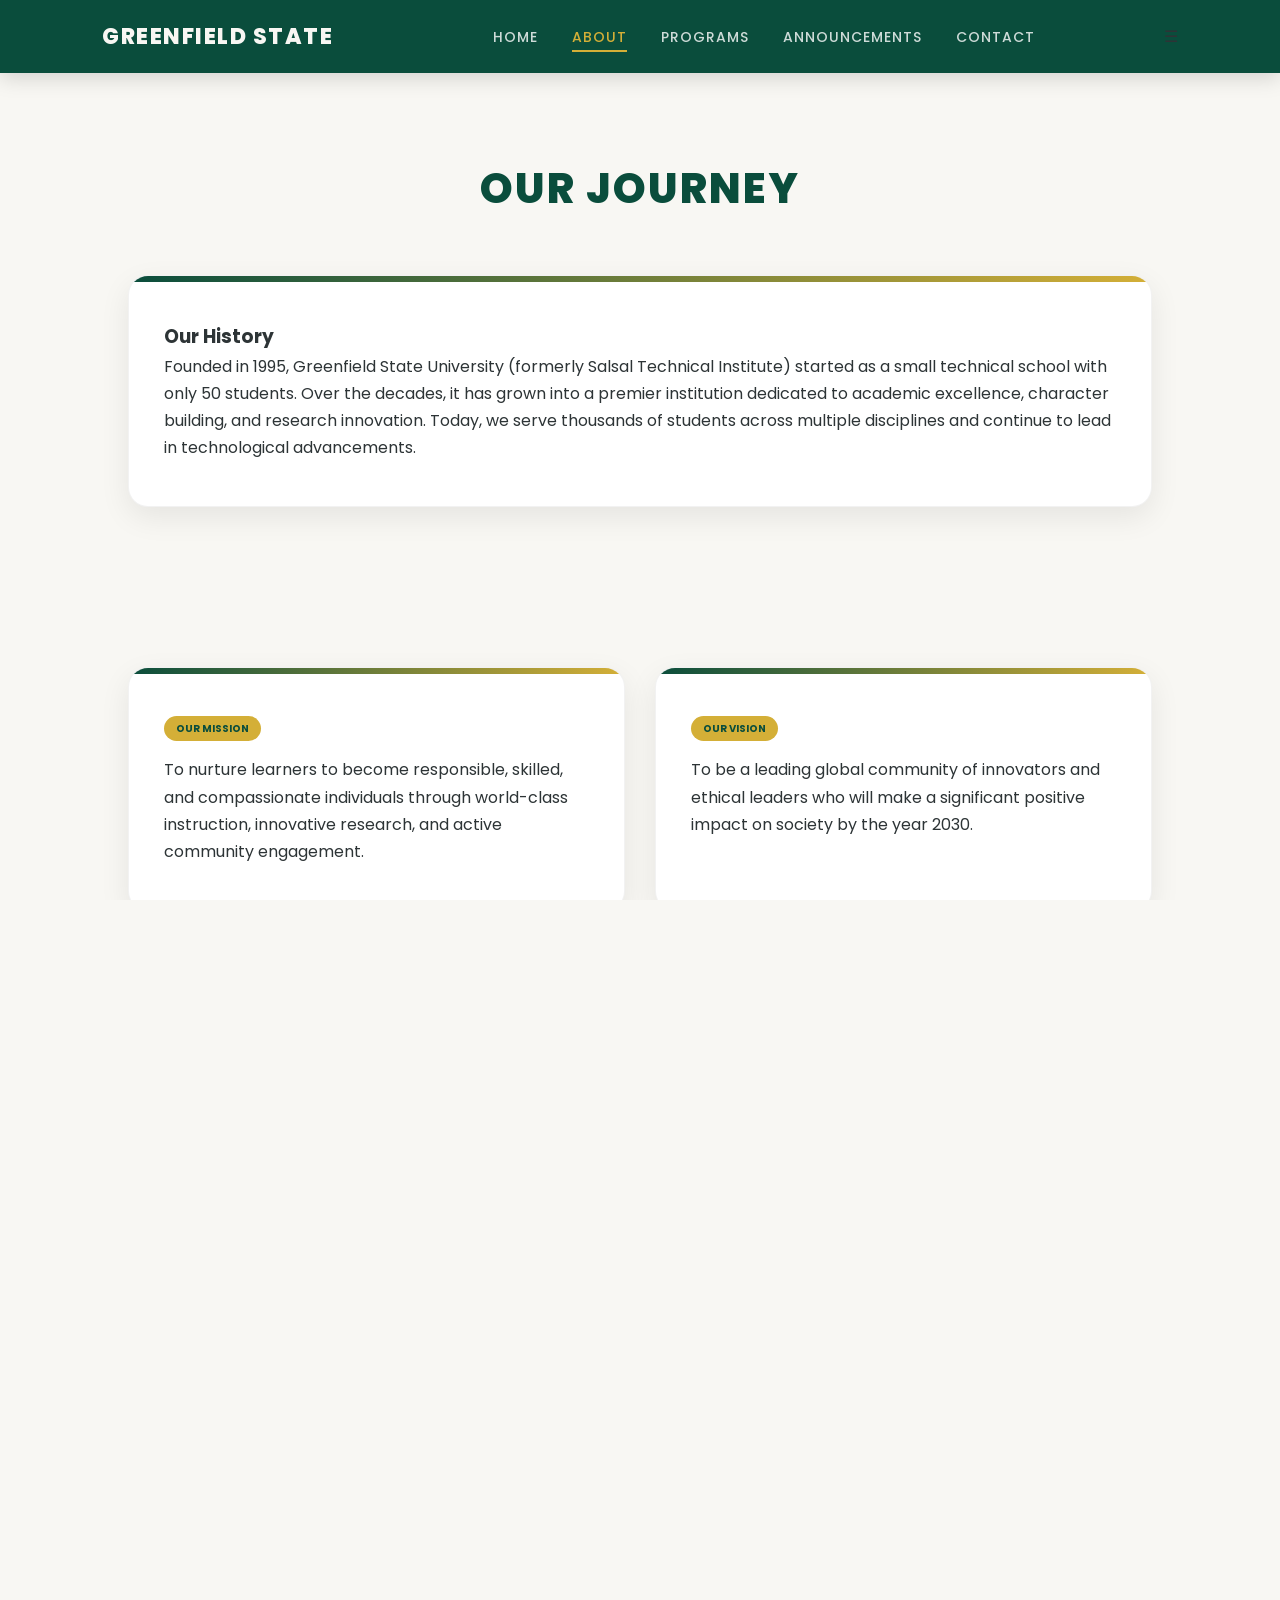
==== about.html @ 03f5805e "Add files via upload" ====
<!DOCTYPE html>
<html lang="en">
<head>
    <meta charset="UTF-8">
    <meta name="viewport" content="width=device-width, initial-scale=1.0">
    <title>About Us | Greenfield State University</title>
    <link rel="stylesheet" href="style.css">
</head>
<body>
    <header>
      <div class="logo">Greenfield State</div>
      <nav id="navMenu">
        <a href="index.html" class="nav-link">Home</a> 
        <a href="about.html" class="nav-link active-link">About</a>
        <a href="programs.html" class="nav-link">Programs</a>
        <a href="announcements.html" class="nav-link">Announcements</a> 
        <a href="contact.html" class="nav-link">Contact</a>
      </nav>
      <div class="menu-btn" onclick="toggleMenu()">☰</div>
    </header>

    <main>
        <section class="about-hero">
            <h2>Our Journey</h2>
            <div class="about-content">
                <div class="card">
                    <h3>Our History</h3>
                    <p>Founded in 1995, Greenfield State University (formerly Salsal Technical Institute) started as a small technical school with only 50 students. Over the decades, it has grown into a premier institution dedicated to academic excellence, character building, and research innovation. Today, we serve thousands of students across multiple disciplines and continue to lead in technological advancements.</p>
                </div>
            </div>
        </section>

        <section class="vision-mission">
            <div class="announcement-container">
                <div class="card">
                    <div class="program-badge">Our Mission</div>
                    <p>To nurture learners to become responsible, skilled, and compassionate individuals through world-class instruction, innovative research, and active community engagement.</p>
                </div>
                <div class="card">
                    <div class="program-badge">Our Vision</div>
                    <p>To be a leading global community of innovators and ethical leaders who will make a significant positive impact on society by the year 2030.</p>
                </div>
            </div>
        </section>

        <section class="core-values-section">
            <h2>The Greenfield Standard</h2>
            <div class="program-grid">
                <div class="program-card">
                    <h3>Core Values</h3>
                    <ul class="program-features">
                        <li><strong>Excellence:</strong> Maintaining the highest standards in education.</li>
                        <li><strong>Integrity:</strong> Honesty and transparency in all actions.</li>
                        <li><strong>Compassion:</strong> Deep concern for the community and environment.</li>
                        <li><strong>Innovation:</strong> Driving change through creativity and technology.</li>
                    </ul>
                </div>
                
                <div class="program-card">
                    <h3>Strategic Goals</h3>
                    <ul class="program-features">
                        <li>Modernization of campus laboratories and digital facilities.</li>
                        <li>Strengthening international academic partnerships.</li>
                        <li>Achieving 100% passing rate in professional board exams.</li>
                        <li>Implementing sustainable "Green Campus" initiatives.</li>
                    </ul>
                </div>
            </div>
        </section>

        <section class="leadership">
            <div class="contact-container">
                <div class="contact-info">
                    <h3>Message from the President</h3>
                    <p><em>"Education is the most powerful weapon which you can use to change the world. Here at Greenfield, we don't just teach—we transform lives and build the future of our nation."</em></p>
                    <br>
                    <p><strong>Dr. Juan Dela Cruz</strong><br>University President</p>
                </div>
            </div>
        </section>
    </main>

    <footer>
      <div class="footer-content">
        <p>&copy; 2026 Greenfield State University. All rights reserved.</p>
        <p>123 School Address St., City, Country</p>
      </div>
    </footer>

    <script src="script.js"></script>
</body>
</html>
---- style.css ----
/* =========================================
   1. CORE VARIABLES & RESET
   ========================================= */
@import url('https://fonts.googleapis.com/css2?family=Poppins:wght@300;400;500;600;700;800&display=swap');

:root {
  --primary: #0a4d3c;      /* Deep Emerald */
  --primary-light: #115740;
  --secondary: #d4af37;    /* Metallic Gold */
  --text-dark: #2d3436;
  --text-muted: #636e72;
  --bg-light: #f4f7f6;
  --white: #f8f7f3;        /* Premium Off-White */
  --shadow: 0 10px 30px rgba(0,0,0,0.08);
  --transition: all 0.3s cubic-bezier(0.4, 0, 0.2, 1);
}

* { 
  margin: 0;
  padding: 0;
  box-sizing: border-box;
}

html, body {
  height: 100%;
  scroll-behavior: smooth;
}

body {
  font-family: 'Poppins', sans-serif;
  background-color: var(--white);
  color: var(--text-dark);
  line-height: 1.7;
  display: flex;
  flex-direction: column;
}

/* =========================================
   2. NAVIGATION (Header & Logo)
   ========================================= */
header {
  background-color: var(--primary);
  padding: 18px 8%;
  display: flex;
  justify-content: space-between;
  align-items: center;
  position: sticky;
  top: 0;
  z-index: 1000;
  box-shadow: 0 5px 20px rgba(0,0,0,0.15);
}

.logo {
  color: var(--white);
  font-size: 22px;
  font-weight: 800;
  text-transform: uppercase;
  letter-spacing: 1.5px;
}

nav a.nav-link {
  color: rgba(255, 255, 255, 0.8);
  text-decoration: none;
  margin-left: 30px;
  font-weight: 500;
  font-size: 14px;
  text-transform: uppercase;
  letter-spacing: 1px;
  transition: var(--transition);
  position: relative;
}

nav a.nav-link::after {
  content: '';
  position: absolute;
  width: 0;
  height: 2px;
  bottom: -5px;
  left: 0;
  background-color: var(--secondary);
  transition: var(--transition);
}

nav a.nav-link:hover::after, 
nav a.active-link::after {
  width: 100%;
}

nav a.nav-link:hover, 
nav a.active-link {
  color: var(--secondary);
}

/* =========================================
   3. HERO & BUTTONS
   ========================================= */
.hero {
  min-height: 70vh;
  display: flex;
  justify-content: center;
  align-items: center;
  text-align: center;
  background: radial-gradient(circle at top right, rgba(10, 77, 60, 0.08), transparent),
              radial-gradient(circle at bottom left, rgba(212, 175, 55, 0.08), transparent);
  padding: 80px 20px;
}

.hero h1 {
  font-size: clamp(40px, 8vw, 75px);
  color: var(--primary);
  font-weight: 800;
  line-height: 1.1;
  margin-bottom: 25px;
  animation: fadeInUp 0.8s ease;
}

.hero p {
  font-size: clamp(18px, 2.5vw, 24px);
  color: var(--text-muted);
  max-width: 800px;
  margin: 0 auto 45px;
  animation: fadeInUp 1s ease;
}

.hero-actions {
  display: flex;
  gap: 20px;
  justify-content: center;
  margin-top: 30px;
  animation: fadeInUp 1.2s ease;
}

.btn-enroll, .btn-passers {
  padding: 16px 40px;
  font-size: 14px;
  font-weight: 700;
  text-transform: uppercase;
  letter-spacing: 1.5px;
  text-decoration: none;
  border-radius: 50px;
  transition: var(--transition);
  display: inline-block;
}

.btn-enroll {
  background-color: var(--secondary);
  color: var(--primary);
  border: 2px solid var(--secondary);
  box-shadow: 0 10px 20px rgba(212, 175, 55, 0.2);
}

.btn-enroll:hover {
  background-color: transparent;
  color: var(--secondary);
  transform: translateY(-5px);
  box-shadow: 0 15px 30px rgba(212, 175, 55, 0.4);
}

.btn-passers {
  background-color: transparent;
  color: var(--primary);
  border: 2px solid var(--primary);
}

.btn-passers:hover {
  background-color: var(--primary);
  color: var(--white);
  transform: translateY(-5px);
  box-shadow: 0 15px 30px rgba(10, 77, 60, 0.2);
}

/* =========================================
   4. STATS & GENERAL CONTENT
   ========================================= */
.stats {
  display: flex;
  justify-content: space-around;
  background: var(--primary);
  color: var(--white);
  padding: 60px 10%;
  text-align: center;
  flex-wrap: wrap;
  gap: 30px;
}

.stat-item h2 {
  color: var(--secondary);
  font-size: 3.5rem;
  margin-bottom: 5px;
  line-height: 1;
}

section {
  padding: 80px 10%;
  flex-grow: 1;
  opacity: 0;
  transform: translateY(20px);
  transition: 0.8s ease-out;
}

section.visible {
  opacity: 1;
  transform: translateY(0);
}

h2 {
  font-size: clamp(28px, 4vw, 42px);
  color: var(--primary);
  text-align: center;
  margin-bottom: 50px;
  font-weight: 800;
  text-transform: uppercase;
  letter-spacing: 2px;
}

/* =========================================
   5. CARDS (Programs & Announcements)
   ========================================= */
.program-grid, .announcement-container {
  display: grid;
  grid-template-columns: repeat(auto-fit, minmax(300px, 1fr));
  gap: 30px;
  max-width: 1200px;
  margin: 0 auto;
}

.card, .program-card {
  background: white;
  padding: 45px 35px;
  border-radius: 20px;
  border: 1px solid rgba(0,0,0,0.05);
  box-shadow: var(--shadow);
  position: relative;
  overflow: hidden;
  transition: transform 0.4s cubic-bezier(0.175, 0.885, 0.32, 1.275);
}

.card::before, .program-card::before {
  content: '';
  position: absolute;
  top: 0; left: 0; width: 100%; height: 6px;
  background: linear-gradient(90deg, var(--primary), var(--secondary));
}

.card:hover, .program-card:hover {
  transform: translateY(-12px);
  box-shadow: 0 20px 40px rgba(10, 77, 60, 0.12);
  border-color: var(--secondary);
}

.program-badge {
  display: inline-block;
  background: var(--secondary);
  color: var(--primary);
  padding: 4px 12px;
  border-radius: 50px;
  font-size: 10px;
  font-weight: 700;
  text-transform: uppercase;
  margin-bottom: 15px;
}

.program-features {
  list-style: none;
  margin-top: 20px;
  padding-top: 20px;
  border-top: 1px solid #f0f0f0;
}

.program-features li {
  font-size: 13px;
  color: var(--text-muted);
  margin-bottom: 8px;
  position: relative;
  padding-left: 20px;
}

.program-features li::before {
  content: '✓';
  position: absolute;
  left: 0;
  color: var(--secondary);
}

/* =========================================
   6. TABLES & SEARCH (Admission Results)
   ========================================= */
.passers-hero {
  background: radial-gradient(circle at top right, rgba(10, 77, 60, 0.05), transparent), var(--white);
  padding: 100px 20px 60px;
  text-align: center;
}

#searchPasser {
  width: 100%;
  max-width: 500px;
  padding: 16px 28px;
  border-radius: 50px;
  border: 2px solid #eee;
  font-family: inherit;
  margin: 0 auto 40px;
  display: block;
  outline: none;
  transition: var(--transition);
}

#searchPasser:focus {
  border-color: var(--secondary);
  box-shadow: 0 0 15px rgba(212, 175, 55, 0.15);
}

.table-container {
  overflow-x: auto;
  border-radius: 20px;
  box-shadow: 0 20px 50px rgba(0,0,0,0.1);
}

table {
  width: 100%;
  border-collapse: collapse;
  background: white;
  min-width: 600px;
}

th {
  background: var(--primary);
  color: var(--white);
  padding: 22px;
  text-align: left;
  font-size: 0.9rem;
  text-transform: uppercase;
  letter-spacing: 1.5px;
}

td {
  padding: 20px;
  border-bottom: 1px solid #f8f8f8;
}

.top-rank { background-color: rgba(212, 175, 55, 0.05); font-weight: 600; }
.rating { color: var(--primary); font-weight: 700; }

/* =========================================
   7. FORM STYLES (Apply & Contact)
   ========================================= */
.apply-section { background-color: var(--bg-light); padding: 60px 10%; }
.apply-container { background: var(--white); max-width: 900px; margin: 0 auto; padding: 50px; border-radius: 20px; box-shadow: var(--shadow); }

.form-section-title { font-size: 1.2rem; color: var(--primary); border-bottom: 2px solid #eee; padding-bottom: 10px; margin: 30px 0 20px; display: flex; align-items: center; gap: 10px; }
.form-section-title span { background: var(--secondary); color: var(--primary); width: 30px; height: 30px; display: flex; align-items: center; justify-content: center; border-radius: 50%; font-size: 0.8rem; font-weight: 800; }

.form-grid { display: grid; grid-template-columns: repeat(3, 1fr); gap: 20px; margin-bottom: 20px; }
.form-grid.dual { grid-template-columns: repeat(2, 1fr); }

.form-group { display: flex; flex-direction: column; gap: 8px; }
.form-group label { font-size: 0.85rem; font-weight: 600; }
.form-group input, .form-group select, .contact-form textarea { padding: 12px 15px; border: 1px solid #ddd; border-radius: 8px; font-family: inherit; transition: var(--transition); }

.contact-container { display: grid; grid-template-columns: 1fr 1.5fr; gap: 60px; background: white; padding: 50px; border-radius: 20px; box-shadow: var(--shadow); }

/* =========================================
   8. FOOTER & RESPONSIVE
   ========================================= */
footer {
  background: var(--primary);
  color: var(--white);
  text-align: center;
  padding: 60px 20px;
  margin-top: auto;
}

@keyframes fadeInUp {
  from { opacity: 0; transform: translateY(30px); }
  to { opacity: 1; transform: translateY(0); }
}

@media (max-width: 968px) {
  .contact-container, .form-grid, .form-grid.dual { grid-template-columns: 1fr; }
  header { padding: 15px 5%; }
}

@media (max-width: 768px) {
  .hero-actions { flex-direction: column; }
  .btn-enroll, .btn-passers { width: 100%; text-align: center; }
  section { padding: 60px 5%; }

}/* GLOBAL RESET */
* { margin: 0; padding: 0; box-sizing: border-box; }

html, body {
  width: 100%;
  min-height: 100vh;
  margin: 0;
  padding: 0;
  overflow-x: hidden;
}

body {
  font-family: 'Poppins', sans-serif;
  background-color: #f8f7f3; /* Premium Off-White */
  display: flex;
  flex-direction: column;
}

main {
  flex-grow: 1; /* Ito ang magtutulak sa footer sa pinakibaba */
  width: 100%;
}

/* HEADER SAGAD SA GILID */
header {
  background-color: #0a4d3c;
  padding: 18px 8%;
  display: flex;
  justify-content: space-between;
  align-items: center;
  position: sticky;
  top: 0;
  z-index: 1000;
  width: 100%;
}

/* HERO SECTION */
.passers-hero {
  padding: 100px 8%;
  text-align: center;
  background: radial-gradient(circle at top right, rgba(10, 77, 60, 0.05), transparent);
  width: 100%;
}

.search-wrapper {
  position: relative;
  max-width: 600px;
  margin: 40px auto;
}

#passerSearch {
  width: 100%;
  padding: 18px 30px 18px 55px;
  border-radius: 50px;
  border: 2px solid #eee;
  box-shadow: 0 10px 30px rgba(0,0,0,0.05);
  outline: none;
}

/* TABLE SECTION SAGAD SA GILID */
.results-table-section {
  padding: 0 8% 80px;
  width: 100%;
}

.table-container {
  border-radius: 20px;
  overflow: hidden;
  box-shadow: 0 20px 50px rgba(0,0,0,0.1);
}

table {
  width: 100%;
  border-collapse: collapse;
  background: white;
}

th {
  background: #0a4d3c;
  color: white;
  padding: 22px;
  text-align: left;
  font-size: 13px;
  text-transform: uppercase;
  letter-spacing: 1px;
}

td {
  padding: 18px 20px;
  border-bottom: 1px solid #f8f8f8;
  font-size: 14px;
}

.rating { color: #0a4d3c; font-weight: 700; }

/* FOOTER SAGAD SA BABA */
footer {
  background-color: #0a4d3c;
  color: white;
  text-align: center;
  padding: 50px 20px;
  width: 100%;
  margin-top: auto;
}
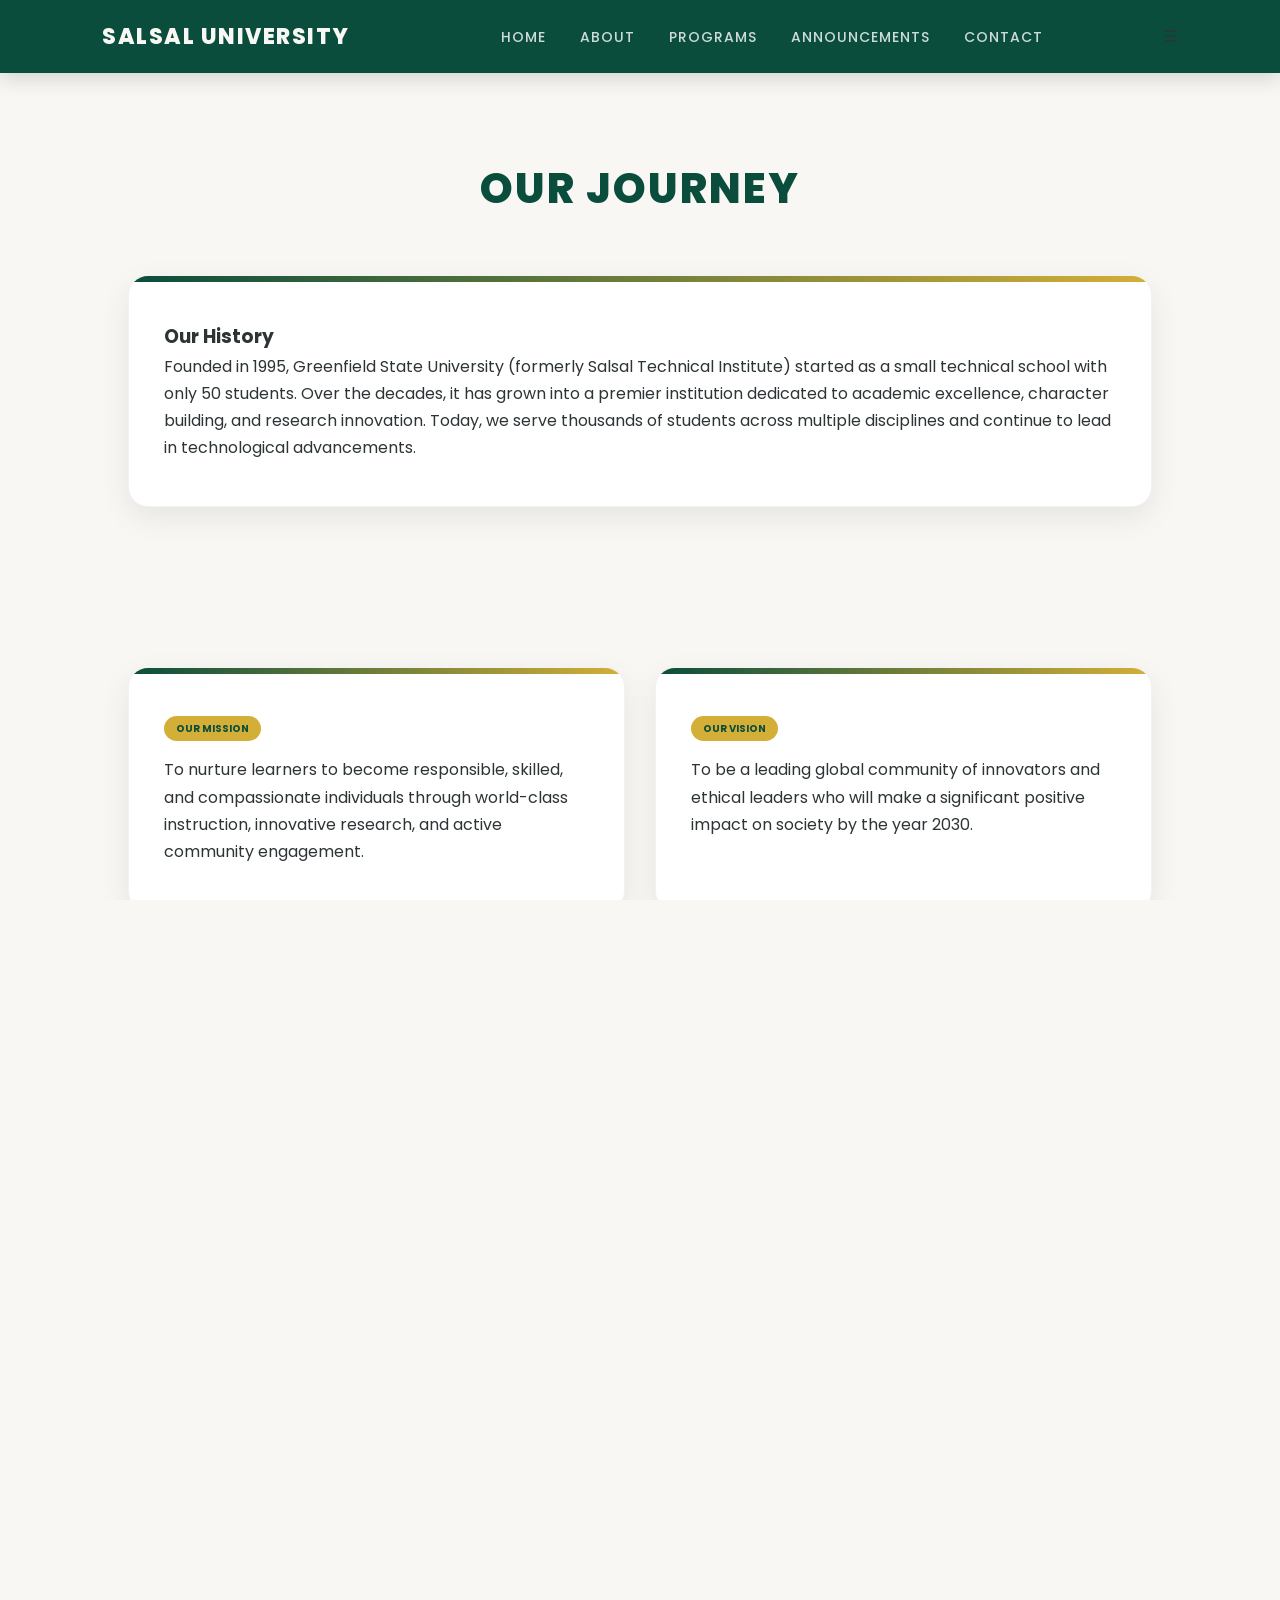
==== commit 342dbd41: "Update about.html" ====
--- a/about.html
+++ b/about.html
@@ -8,17 +8,16 @@
 </head>
 <body>
     <header>
-      <div class="logo">Greenfield State</div>
-      <nav id="navMenu">
-        <a href="index.html" class="nav-link">Home</a> 
-        <a href="about.html" class="nav-link active-link">About</a>
-        <a href="programs.html" class="nav-link">Programs</a>
-        <a href="announcements.html" class="nav-link">Announcements</a> 
-        <a href="contact.html" class="nav-link">Contact</a>
-      </nav>
-      <div class="menu-btn" onclick="toggleMenu()">☰</div>
-    </header>
-
+  <div class="logo">Salsal University</div>
+  <nav id="navMenu">
+    <a href="index.html" class="nav-link">Home</a> 
+    <a href="about.html" class="nav-link">About</a>
+    <a href="programs.html" class="nav-link">Programs</a>
+    <a href="announcements.html" class="nav-link">Announcements</a>
+    <a href="contact.html" class="nav-link">Contact</a>
+  </nav>
+  <div class="menu-btn" onclick="toggleMenu()">☰</div>
+</header>
     <main>
         <section class="about-hero">
             <h2>Our Journey</h2>
@@ -89,4 +88,4 @@
 
     <script src="script.js"></script>
 </body>
-</html>+</html>
--- a/style.css
+++ b/style.css
@@ -488,3 +488,104 @@
   width: 100%;
   margin-top: auto;
 }
+/* =========================================
+   MOBILE RESPONSIVE SYSTEM (Media Queries)
+   ========================================= */
+
+@media (max-width: 768px) {
+  /* 1. Header & Navigation Adjustment */
+  header {
+    padding: 15px 5%;
+  }
+
+  .menu-btn {
+    display: block; /* Ipakita ang hamburger icon (☰) */
+    font-size: 2rem;
+    color: var(--white);
+    cursor: pointer;
+    z-index: 1001;
+  }
+
+  nav {
+    display: none; /* Itago ang links sa simula */
+    flex-direction: column;
+    position: fixed;
+    top: 0;
+    left: 0;
+    width: 100%;
+    height: 100vh;
+    background: var(--primary);
+    justify-content: center;
+    align-items: center;
+    gap: 30px;
+    z-index: 1000;
+    transition: var(--transition);
+  }
+
+  /* Lalabas ang menu kapag pinindot ang ☰ */
+  nav.show {
+    display: flex;
+  }
+
+  nav a {
+    font-size: 1.5rem;
+  }
+
+  /* 2. Layout Transformations (Gawing Single Column) */
+  .hero-content h1 {
+    font-size: 2.2rem;
+  }
+
+  .stats-container, 
+  .announcement-container, 
+  .program-grid, 
+  .form-grid,
+  .contact-container {
+    grid-template-columns: 1fr !important; /* Lahat ng columns magiging isa lang */
+    gap: 20px;
+  }
+
+  /* 3. Spacing & Sizing */
+  section {
+    padding: 60px 5% !important;
+  }
+
+  .hero-actions {
+    flex-direction: column; /* Magpapatung-patong ang buttons */
+    width: 100%;
+  }
+
+  .btn-enroll, .btn-passers {
+    width: 100%;
+    text-align: center;
+  }
+
+  /* 4. Table Optimization (Top Passers) */
+  .results-table-section {
+    overflow-x: auto; /* Pwedeng i-scroll pakanan ang table sa phone */
+    padding: 10px;
+  }
+
+  table {
+    min-width: 500px; /* Siguradong hindi magsisiksikan ang text sa table */
+    font-size: 0.9rem;
+  }
+
+  /* 5. Form Adjustments (Apply Now Page) */
+  .apply-container {
+    padding: 20px;
+  }
+
+  .dual {
+    grid-template-columns: 1fr !important;
+  }
+}
+
+/* Dagdag na Touch-friendly elements */
+.menu-btn:active {
+  transform: scale(0.9);
+}
+
+input, select, textarea {
+  font-size: 16px !important; /* Para hindi mag-zoom ang iPhone kapag nag-tatype */
+}
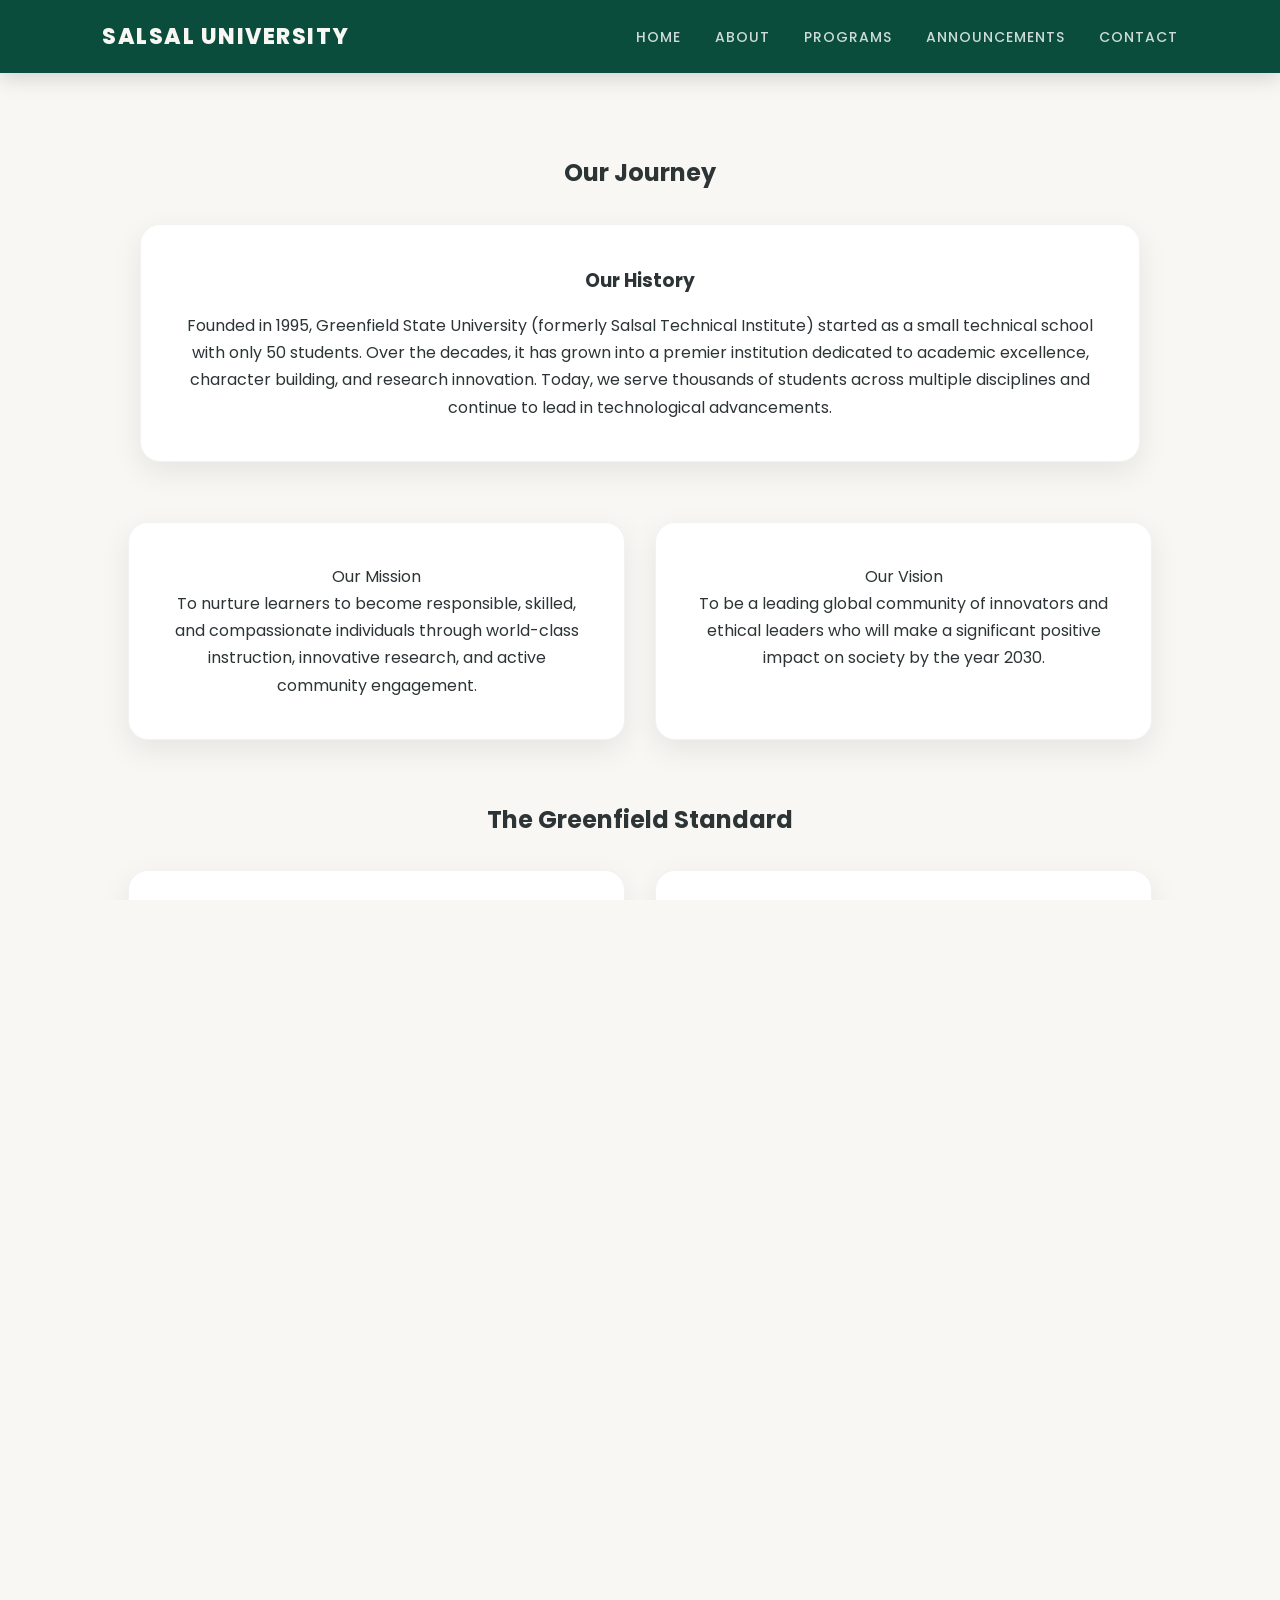
==== commit a2b47d6a: "Update about.html" ====
--- a/about.html
+++ b/about.html
@@ -3,51 +3,47 @@
 <head>
     <meta charset="UTF-8">
     <meta name="viewport" content="width=device-width, initial-scale=1.0">
-    <title>About Us | Greenfield State University</title>
+    <title>About Us | Salsal University</title>
     <link rel="stylesheet" href="style.css">
 </head>
 <body>
     <header>
-  <div class="logo">Salsal University</div>
-  <nav id="navMenu">
-    <a href="index.html" class="nav-link">Home</a> 
-    <a href="about.html" class="nav-link">About</a>
-    <a href="programs.html" class="nav-link">Programs</a>
-    <a href="announcements.html" class="nav-link">Announcements</a>
-    <a href="contact.html" class="nav-link">Contact</a>
-  </nav>
-  <div class="menu-btn" onclick="toggleMenu()">☰</div>
-</header>
+      <div class="logo">Salsal University</div>
+      <nav id="navMenu">
+        <a href="index.html" class="nav-link">Home</a> 
+        <a href="about.html" class="nav-link">About</a>
+        <a href="programs.html" class="nav-link">Programs</a>
+        <a href="announcements.html" class="nav-link">Announcements</a>
+        <a href="contact.html" class="nav-link">Contact</a>
+      </nav>
+      <div class="menu-btn" onclick="toggleMenu()">☰</div>
+    </header>
+
     <main>
-        <section class="about-hero">
-            <h2>Our Journey</h2>
-            <div class="about-content">
-                <div class="card">
-                    <h3>Our History</h3>
-                    <p>Founded in 1995, Greenfield State University (formerly Salsal Technical Institute) started as a small technical school with only 50 students. Over the decades, it has grown into a premier institution dedicated to academic excellence, character building, and research innovation. Today, we serve thousands of students across multiple disciplines and continue to lead in technological advancements.</p>
-                </div>
+        <section class="programs">
+            
+            <h2 style="text-align: center; margin-bottom: 30px;">Our Journey</h2>
+            <div class="card" style="max-width: 1000px; margin: 0 auto 60px auto; text-align: center;">
+                <h3 style="color: var(--primary-color); margin-bottom: 15px;">Our History</h3>
+                <p>Founded in 1995, Greenfield State University (formerly Salsal Technical Institute) started as a small technical school with only 50 students. Over the decades, it has grown into a premier institution dedicated to academic excellence, character building, and research innovation. Today, we serve thousands of students across multiple disciplines and continue to lead in technological advancements.</p>
             </div>
-        </section>
 
-        <section class="vision-mission">
-            <div class="announcement-container">
-                <div class="card">
+            <div class="announcement-container" style="margin-bottom: 60px;">
+                <div class="card" style="text-align: center;">
                     <div class="program-badge">Our Mission</div>
                     <p>To nurture learners to become responsible, skilled, and compassionate individuals through world-class instruction, innovative research, and active community engagement.</p>
                 </div>
-                <div class="card">
+                <div class="card" style="text-align: center;">
                     <div class="program-badge">Our Vision</div>
                     <p>To be a leading global community of innovators and ethical leaders who will make a significant positive impact on society by the year 2030.</p>
                 </div>
             </div>
-        </section>
 
-        <section class="core-values-section">
-            <h2>The Greenfield Standard</h2>
-            <div class="program-grid">
+            <h2 style="text-align: center; margin-bottom: 30px;">The Greenfield Standard</h2>
+            <div class="program-grid" style="margin-bottom: 60px;">
                 <div class="program-card">
-                    <h3>Core Values</h3>
-                    <ul class="program-features">
+                    <h3 style="color: var(--primary-color); margin-bottom: 15px;">Core Values</h3>
+                    <ul style="padding-left: 20px; line-height: 1.8;">
                         <li><strong>Excellence:</strong> Maintaining the highest standards in education.</li>
                         <li><strong>Integrity:</strong> Honesty and transparency in all actions.</li>
                         <li><strong>Compassion:</strong> Deep concern for the community and environment.</li>
@@ -56,8 +52,8 @@
                 </div>
                 
                 <div class="program-card">
-                    <h3>Strategic Goals</h3>
-                    <ul class="program-features">
+                    <h3 style="color: var(--primary-color); margin-bottom: 15px;">Strategic Goals</h3>
+                    <ul style="padding-left: 20px; line-height: 1.8;">
                         <li>Modernization of campus laboratories and digital facilities.</li>
                         <li>Strengthening international academic partnerships.</li>
                         <li>Achieving 100% passing rate in professional board exams.</li>
@@ -65,25 +61,19 @@
                     </ul>
                 </div>
             </div>
-        </section>
 
-        <section class="leadership">
-            <div class="contact-container">
-                <div class="contact-info">
-                    <h3>Message from the President</h3>
-                    <p><em>"Education is the most powerful weapon which you can use to change the world. Here at Greenfield, we don't just teach—we transform lives and build the future of our nation."</em></p>
-                    <br>
-                    <p><strong>Dr. Juan Dela Cruz</strong><br>University President</p>
-                </div>
+            <div class="card" style="max-width: 800px; margin: 0 auto; text-align: center; background-color: rgba(212, 175, 55, 0.05);">
+                <h3 style="color: var(--primary-color); margin-bottom: 15px;">Message from the President</h3>
+                <p style="font-style: italic; margin-bottom: 20px; font-size: 1.1rem;">"Education is the most powerful weapon which you can use to change the world. Here at Greenfield, we don't just teach—we transform lives and build the future of our nation."</p>
+                <p><strong>Dr. Juan Dela Cruz</strong><br><span style="color: var(--text-light); font-size: 0.9rem;">University President</span></p>
             </div>
+
         </section>
     </main>
 
     <footer>
-      <div class="footer-content">
-        <p>&copy; 2026 Greenfield State University. All rights reserved.</p>
-        <p>123 School Address St., City, Country</p>
-      </div>
+      <p>&copy; 2026 Salsal University. All rights reserved.</p>
+      <p>123 School Address St., City, Country</p>
     </footer>
 
     <script src="script.js"></script>
--- a/style.css
+++ b/style.css
@@ -24,6 +24,7 @@
 html, body {
   height: 100%;
   scroll-behavior: smooth;
+  overflow-x: hidden; /* Iwas sa horizontal scroll sa mobile */
 }
 
 body {
@@ -35,8 +36,12 @@
   flex-direction: column;
 }
 
-/* =========================================
-   2. NAVIGATION (Header & Logo)
+main {
+  flex-grow: 1;
+}
+
+/* =========================================
+   2. NAVIGATION (Header & Responsive Menu)
    ========================================= */
 header {
   background-color: var(--primary);
@@ -91,11 +96,19 @@
   color: var(--secondary);
 }
 
+.menu-btn {
+  display: none; /* Hidden on Desktop */
+  color: var(--white);
+  font-size: 28px;
+  cursor: pointer;
+  transition: var(--transition);
+}
+
 /* =========================================
    3. HERO & BUTTONS
    ========================================= */
-.hero {
-  min-height: 70vh;
+.hero, .passers-hero, .about-hero {
+  min-height: 60vh;
   display: flex;
   justify-content: center;
   align-items: center;
@@ -105,29 +118,12 @@
   padding: 80px 20px;
 }
 
-.hero h1 {
-  font-size: clamp(40px, 8vw, 75px);
+.hero h1, .passers-hero h1 {
+  font-size: clamp(35px, 7vw, 70px);
   color: var(--primary);
   font-weight: 800;
   line-height: 1.1;
   margin-bottom: 25px;
-  animation: fadeInUp 0.8s ease;
-}
-
-.hero p {
-  font-size: clamp(18px, 2.5vw, 24px);
-  color: var(--text-muted);
-  max-width: 800px;
-  margin: 0 auto 45px;
-  animation: fadeInUp 1s ease;
-}
-
-.hero-actions {
-  display: flex;
-  gap: 20px;
-  justify-content: center;
-  margin-top: 30px;
-  animation: fadeInUp 1.2s ease;
 }
 
 .btn-enroll, .btn-passers {
@@ -140,20 +136,21 @@
   border-radius: 50px;
   transition: var(--transition);
   display: inline-block;
+  cursor: pointer;
+  border: 2px solid transparent;
 }
 
 .btn-enroll {
   background-color: var(--secondary);
   color: var(--primary);
-  border: 2px solid var(--secondary);
   box-shadow: 0 10px 20px rgba(212, 175, 55, 0.2);
 }
 
 .btn-enroll:hover {
   background-color: transparent;
+  border-color: var(--secondary);
   color: var(--secondary);
   transform: translateY(-5px);
-  box-shadow: 0 15px 30px rgba(212, 175, 55, 0.4);
 }
 
 .btn-passers {
@@ -166,57 +163,14 @@
   background-color: var(--primary);
   color: var(--white);
   transform: translateY(-5px);
-  box-shadow: 0 15px 30px rgba(10, 77, 60, 0.2);
-}
-
-/* =========================================
-   4. STATS & GENERAL CONTENT
-   ========================================= */
-.stats {
-  display: flex;
-  justify-content: space-around;
-  background: var(--primary);
-  color: var(--white);
-  padding: 60px 10%;
-  text-align: center;
-  flex-wrap: wrap;
-  gap: 30px;
-}
-
-.stat-item h2 {
-  color: var(--secondary);
-  font-size: 3.5rem;
-  margin-bottom: 5px;
-  line-height: 1;
-}
-
-section {
-  padding: 80px 10%;
-  flex-grow: 1;
-  opacity: 0;
-  transform: translateY(20px);
-  transition: 0.8s ease-out;
-}
-
-section.visible {
-  opacity: 1;
-  transform: translateY(0);
-}
-
-h2 {
-  font-size: clamp(28px, 4vw, 42px);
-  color: var(--primary);
-  text-align: center;
-  margin-bottom: 50px;
-  font-weight: 800;
-  text-transform: uppercase;
-  letter-spacing: 2px;
-}
-
-/* =========================================
-   5. CARDS (Programs & Announcements)
-   ========================================= */
-.program-grid, .announcement-container {
+}
+
+/* =========================================
+   4. LAYOUT GRIDS (Programs, Stats, Forms)
+   ========================================= */
+section { padding: 80px 10%; flex-grow: 1; }
+
+.stats-container, .program-grid, .announcement-container {
   display: grid;
   grid-template-columns: repeat(auto-fit, minmax(300px, 1fr));
   gap: 30px;
@@ -224,95 +178,52 @@
   margin: 0 auto;
 }
 
+/* CARD STYLES */
 .card, .program-card {
   background: white;
-  padding: 45px 35px;
+  padding: 40px;
   border-radius: 20px;
+  box-shadow: var(--shadow);
   border: 1px solid rgba(0,0,0,0.05);
-  box-shadow: var(--shadow);
+  transition: var(--transition);
   position: relative;
   overflow: hidden;
-  transition: transform 0.4s cubic-bezier(0.175, 0.885, 0.32, 1.275);
-}
-
-.card::before, .program-card::before {
-  content: '';
-  position: absolute;
-  top: 0; left: 0; width: 100%; height: 6px;
-  background: linear-gradient(90deg, var(--primary), var(--secondary));
-}
-
-.card:hover, .program-card:hover {
-  transform: translateY(-12px);
-  box-shadow: 0 20px 40px rgba(10, 77, 60, 0.12);
-  border-color: var(--secondary);
-}
-
-.program-badge {
-  display: inline-block;
-  background: var(--secondary);
-  color: var(--primary);
-  padding: 4px 12px;
-  border-radius: 50px;
-  font-size: 10px;
-  font-weight: 700;
-  text-transform: uppercase;
-  margin-bottom: 15px;
-}
-
-.program-features {
-  list-style: none;
-  margin-top: 20px;
-  padding-top: 20px;
-  border-top: 1px solid #f0f0f0;
-}
-
-.program-features li {
-  font-size: 13px;
-  color: var(--text-muted);
-  margin-bottom: 8px;
-  position: relative;
-  padding-left: 20px;
-}
-
-.program-features li::before {
-  content: '✓';
-  position: absolute;
-  left: 0;
-  color: var(--secondary);
-}
-
-/* =========================================
-   6. TABLES & SEARCH (Admission Results)
-   ========================================= */
-.passers-hero {
-  background: radial-gradient(circle at top right, rgba(10, 77, 60, 0.05), transparent), var(--white);
-  padding: 100px 20px 60px;
-  text-align: center;
-}
-
-#searchPasser {
-  width: 100%;
-  max-width: 500px;
-  padding: 16px 28px;
-  border-radius: 50px;
-  border: 2px solid #eee;
+}
+
+.card:hover, .program-card:hover { transform: translateY(-10px); }
+
+/* FORMS (Apply & Contact) */
+.apply-container, .contact-container {
+  background: white;
+  max-width: 1000px;
+  margin: 0 auto;
+  padding: 50px;
+  border-radius: 20px;
+  box-shadow: var(--shadow);
+}
+
+.contact-container { display: grid; grid-template-columns: 1fr 1.5fr; gap: 50px; }
+.form-grid { display: grid; grid-template-columns: repeat(3, 1fr); gap: 20px; margin-bottom: 20px; }
+.form-grid.dual { grid-template-columns: repeat(2, 1fr); }
+
+.form-group { display: flex; flex-direction: column; gap: 8px; margin-bottom: 15px; }
+.form-group label { font-size: 0.85rem; font-weight: 700; color: var(--primary); }
+
+input, select, textarea {
+  padding: 12px 15px;
+  border: 1px solid #ddd;
+  border-radius: 8px;
   font-family: inherit;
-  margin: 0 auto 40px;
-  display: block;
-  outline: none;
-  transition: var(--transition);
-}
-
-#searchPasser:focus {
-  border-color: var(--secondary);
-  box-shadow: 0 0 15px rgba(212, 175, 55, 0.15);
-}
-
+  font-size: 14px;
+}
+
+/* =========================================
+   5. TABLE STYLES (Top Passers)
+   ========================================= */
 .table-container {
   overflow-x: auto;
   border-radius: 20px;
-  box-shadow: 0 20px 50px rgba(0,0,0,0.1);
+  box-shadow: var(--shadow);
 }
 
 table {
@@ -322,44 +233,61 @@
   min-width: 600px;
 }
 
-th {
-  background: var(--primary);
-  color: var(--white);
-  padding: 22px;
-  text-align: left;
-  font-size: 0.9rem;
-  text-transform: uppercase;
-  letter-spacing: 1.5px;
-}
-
-td {
-  padding: 20px;
-  border-bottom: 1px solid #f8f8f8;
-}
-
-.top-rank { background-color: rgba(212, 175, 55, 0.05); font-weight: 600; }
-.rating { color: var(--primary); font-weight: 700; }
-
-/* =========================================
-   7. FORM STYLES (Apply & Contact)
-   ========================================= */
-.apply-section { background-color: var(--bg-light); padding: 60px 10%; }
-.apply-container { background: var(--white); max-width: 900px; margin: 0 auto; padding: 50px; border-radius: 20px; box-shadow: var(--shadow); }
-
-.form-section-title { font-size: 1.2rem; color: var(--primary); border-bottom: 2px solid #eee; padding-bottom: 10px; margin: 30px 0 20px; display: flex; align-items: center; gap: 10px; }
-.form-section-title span { background: var(--secondary); color: var(--primary); width: 30px; height: 30px; display: flex; align-items: center; justify-content: center; border-radius: 50%; font-size: 0.8rem; font-weight: 800; }
-
-.form-grid { display: grid; grid-template-columns: repeat(3, 1fr); gap: 20px; margin-bottom: 20px; }
-.form-grid.dual { grid-template-columns: repeat(2, 1fr); }
-
-.form-group { display: flex; flex-direction: column; gap: 8px; }
-.form-group label { font-size: 0.85rem; font-weight: 600; }
-.form-group input, .form-group select, .contact-form textarea { padding: 12px 15px; border: 1px solid #ddd; border-radius: 8px; font-family: inherit; transition: var(--transition); }
-
-.contact-container { display: grid; grid-template-columns: 1fr 1.5fr; gap: 60px; background: white; padding: 50px; border-radius: 20px; box-shadow: var(--shadow); }
-
-/* =========================================
-   8. FOOTER & RESPONSIVE
+th { background: var(--primary); color: white; padding: 20px; text-align: left; }
+td { padding: 18px 20px; border-bottom: 1px solid #eee; }
+
+/* =========================================
+   6. MOBILE RESPONSIVE (THE BIG FIX)
+   ========================================= */
+
+@media (max-width: 968px) {
+  header { padding: 15px 5%; }
+  .menu-btn { display: block; } /* Ipakita ang hamburger icon */
+
+  /* Mobile Nav Logic */
+  nav {
+    display: none;
+    flex-direction: column;
+    position: absolute;
+    top: 100%;
+    left: 0;
+    width: 100%;
+    background: var(--primary);
+    padding: 20px 0;
+    text-align: center;
+    box-shadow: 0 10px 20px rgba(0,0,0,0.1);
+  }
+
+  nav.show { display: flex; } /* Ito ay tina-toggle ng script.js */
+
+  nav a.nav-link {
+    margin: 15px 0;
+    display: block;
+    font-size: 16px;
+  }
+
+  /* Gawing single column ang lahat ng grids */
+  .contact-container, 
+  .form-grid, 
+  .form-grid.dual,
+  .contact-form-area div[style*="grid"] {
+    grid-template-columns: 1fr !important;
+    gap: 20px;
+  }
+
+  section { padding: 60px 5%; }
+  .apply-container, .contact-container { padding: 25px; }
+
+  /* Buttons sa mobile */
+  .hero-actions { flex-direction: column; width: 100%; gap: 15px; }
+  .btn-enroll, .btn-passers { width: 100%; text-align: center; }
+
+  /* Iwas iPhone Zoom sa inputs */
+  input, select, textarea { font-size: 16px !important; }
+}
+
+/* =========================================
+   7. FOOTER & ANIMATIONS
    ========================================= */
 footer {
   background: var(--primary);
@@ -374,218 +302,8 @@
   to { opacity: 1; transform: translateY(0); }
 }
 
-@media (max-width: 968px) {
-  .contact-container, .form-grid, .form-grid.dual { grid-template-columns: 1fr; }
-  header { padding: 15px 5%; }
-}
-
-@media (max-width: 768px) {
-  .hero-actions { flex-direction: column; }
-  .btn-enroll, .btn-passers { width: 100%; text-align: center; }
-  section { padding: 60px 5%; }
-
-}/* GLOBAL RESET */
-* { margin: 0; padding: 0; box-sizing: border-box; }
-
-html, body {
-  width: 100%;
-  min-height: 100vh;
-  margin: 0;
-  padding: 0;
-  overflow-x: hidden;
-}
-
-body {
-  font-family: 'Poppins', sans-serif;
-  background-color: #f8f7f3; /* Premium Off-White */
-  display: flex;
-  flex-direction: column;
-}
-
-main {
-  flex-grow: 1; /* Ito ang magtutulak sa footer sa pinakibaba */
-  width: 100%;
-}
-
-/* HEADER SAGAD SA GILID */
-header {
-  background-color: #0a4d3c;
-  padding: 18px 8%;
-  display: flex;
-  justify-content: space-between;
-  align-items: center;
-  position: sticky;
-  top: 0;
-  z-index: 1000;
-  width: 100%;
-}
-
-/* HERO SECTION */
-.passers-hero {
-  padding: 100px 8%;
-  text-align: center;
-  background: radial-gradient(circle at top right, rgba(10, 77, 60, 0.05), transparent);
-  width: 100%;
-}
-
-.search-wrapper {
-  position: relative;
-  max-width: 600px;
-  margin: 40px auto;
-}
-
-#passerSearch {
-  width: 100%;
-  padding: 18px 30px 18px 55px;
-  border-radius: 50px;
-  border: 2px solid #eee;
-  box-shadow: 0 10px 30px rgba(0,0,0,0.05);
-  outline: none;
-}
-
-/* TABLE SECTION SAGAD SA GILID */
-.results-table-section {
-  padding: 0 8% 80px;
-  width: 100%;
-}
-
-.table-container {
-  border-radius: 20px;
-  overflow: hidden;
-  box-shadow: 0 20px 50px rgba(0,0,0,0.1);
-}
-
-table {
-  width: 100%;
-  border-collapse: collapse;
-  background: white;
-}
-
-th {
-  background: #0a4d3c;
-  color: white;
-  padding: 22px;
-  text-align: left;
-  font-size: 13px;
-  text-transform: uppercase;
-  letter-spacing: 1px;
-}
-
-td {
-  padding: 18px 20px;
-  border-bottom: 1px solid #f8f8f8;
-  font-size: 14px;
-}
-
-.rating { color: #0a4d3c; font-weight: 700; }
-
-/* FOOTER SAGAD SA BABA */
-footer {
-  background-color: #0a4d3c;
-  color: white;
-  text-align: center;
-  padding: 50px 20px;
-  width: 100%;
-  margin-top: auto;
-}
-/* =========================================
-   MOBILE RESPONSIVE SYSTEM (Media Queries)
-   ========================================= */
-
-@media (max-width: 768px) {
-  /* 1. Header & Navigation Adjustment */
-  header {
-    padding: 15px 5%;
-  }
-
-  .menu-btn {
-    display: block; /* Ipakita ang hamburger icon (☰) */
-    font-size: 2rem;
-    color: var(--white);
-    cursor: pointer;
-    z-index: 1001;
-  }
-
-  nav {
-    display: none; /* Itago ang links sa simula */
-    flex-direction: column;
-    position: fixed;
-    top: 0;
-    left: 0;
-    width: 100%;
-    height: 100vh;
-    background: var(--primary);
-    justify-content: center;
-    align-items: center;
-    gap: 30px;
-    z-index: 1000;
-    transition: var(--transition);
-  }
-
-  /* Lalabas ang menu kapag pinindot ang ☰ */
-  nav.show {
-    display: flex;
-  }
-
-  nav a {
-    font-size: 1.5rem;
-  }
-
-  /* 2. Layout Transformations (Gawing Single Column) */
-  .hero-content h1 {
-    font-size: 2.2rem;
-  }
-
-  .stats-container, 
-  .announcement-container, 
-  .program-grid, 
-  .form-grid,
-  .contact-container {
-    grid-template-columns: 1fr !important; /* Lahat ng columns magiging isa lang */
-    gap: 20px;
-  }
-
-  /* 3. Spacing & Sizing */
-  section {
-    padding: 60px 5% !important;
-  }
-
-  .hero-actions {
-    flex-direction: column; /* Magpapatung-patong ang buttons */
-    width: 100%;
-  }
-
-  .btn-enroll, .btn-passers {
-    width: 100%;
-    text-align: center;
-  }
-
-  /* 4. Table Optimization (Top Passers) */
-  .results-table-section {
-    overflow-x: auto; /* Pwedeng i-scroll pakanan ang table sa phone */
-    padding: 10px;
-  }
-
-  table {
-    min-width: 500px; /* Siguradong hindi magsisiksikan ang text sa table */
-    font-size: 0.9rem;
-  }
-
-  /* 5. Form Adjustments (Apply Now Page) */
-  .apply-container {
-    padding: 20px;
-  }
-
-  .dual {
-    grid-template-columns: 1fr !important;
-  }
-}
-
-/* Dagdag na Touch-friendly elements */
-.menu-btn:active {
-  transform: scale(0.9);
-}
-
-input, select, textarea {
-  font-size: 16px !important; /* Para hindi mag-zoom ang iPhone kapag nag-tatype */
-}
+.visible {
+  animation: fadeInUp 0.8s ease forwards;
+  opacity: 1 !important;
+  transform: translateY(0) !important;
+}
